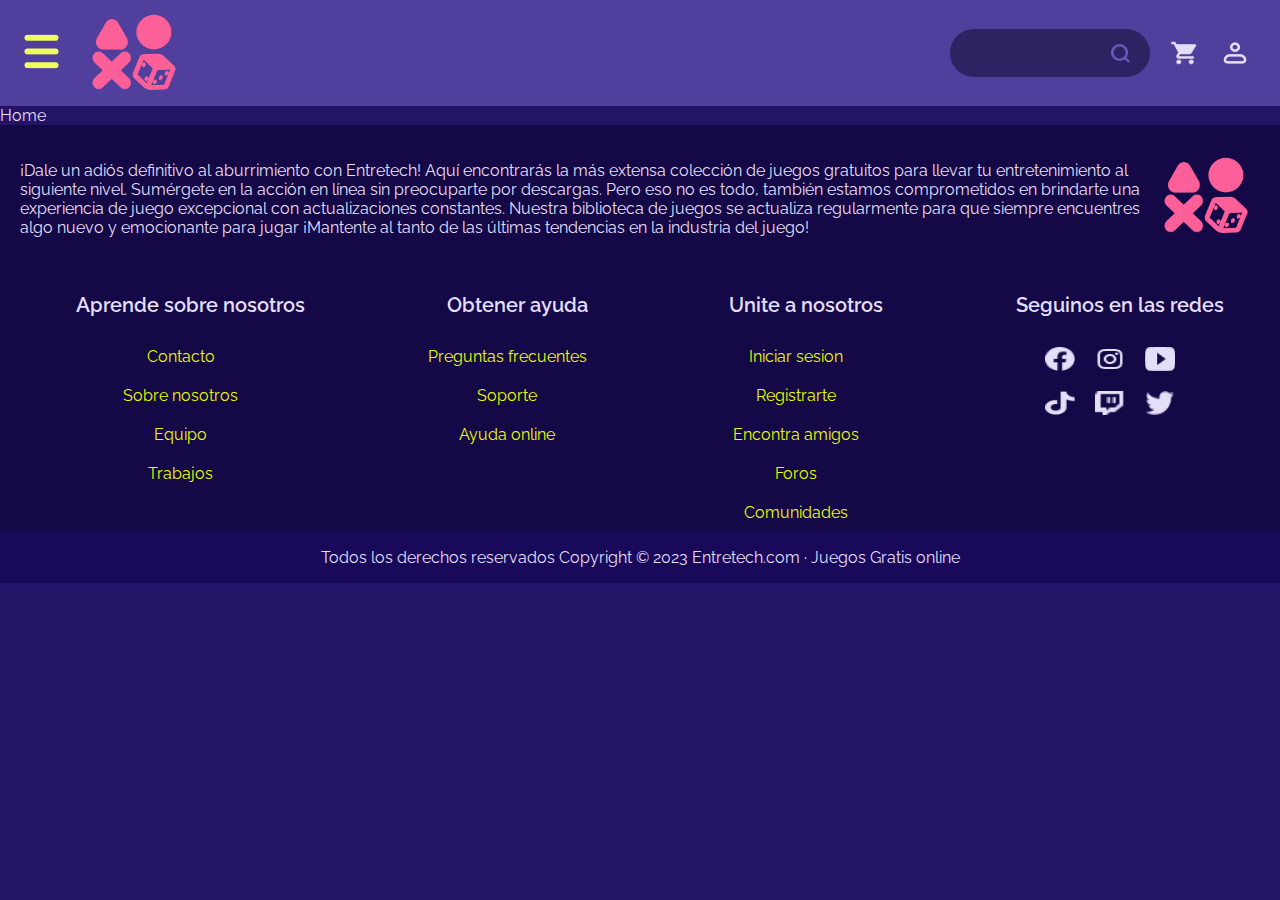
==== index.html @ e93dc2ee "Modificar alineamientos juego en ejecucion" ====
<!DOCTYPE html>
<html lang="en">
<head>
    <meta charset="UTF-8">
    <meta name="viewport" content="width=device-width, initial-scale=1.0">
    <title>Home</title>
    <link rel="stylesheet" href="css/styles.css">
    <link rel="preconnect" href="https://fonts.googleapis.com">
    <link rel="preconnect" href="https://fonts.gstatic.com" crossorigin>
    <link href="https://fonts.googleapis.com/css2?family=Arvo&family=Berkshire+Swash&family=Cookie&family=Dancing+Script&family=Lobster&family=Maven+Pro&family=Pacifico&family=Quicksand&family=Raleway:wght@200;300&family=Roboto+Slab:wght@200&family=Special+Elite&display=swap" rel="stylesheet">
</head>
<body>
    <header>
        <div class="header-izq">
            <img class="menu" src="/css/imagenes/iconos/menu.png" alt="">
            <img class="logo-header" src="/css/imagenes/logo.png" alt="">
        </div>
        <div class="header-der">
            <div class="buscador">
                <img src="/css/imagenes/iconos/buscar.png" alt="buscar">
            </div>
            <img src="/css/imagenes/iconos/carrito.png" alt="carrito">
            <img src="/css/imagenes/iconos/perfil.png" alt="perfil">
        </div>
    </header>
    <div class="home-container">Home</div>
    <footer>
        <div class="descripcion-footer">
            <p>¡Dale un adiós definitivo al aburrimiento con Entretech! Aquí encontrarás la más extensa colección de juegos gratuitos para llevar tu entretenimiento al siguiente nivel. Sumérgete en la acción en línea sin preocuparte por descargas. Pero eso no es todo, también estamos comprometidos en brindarte una experiencia de juego excepcional con actualizaciones constantes. Nuestra biblioteca de juegos se actualiza regularmente para que siempre encuentres algo nuevo y emocionante para jugar ¡Mantente al tanto de las últimas tendencias en la industria del juego!</p>
            <img class="logo-header" src="/css/imagenes/logo.png" alt="logo">
        </div>
        <div class="links">
            <div>
                <h3>Aprende sobre nosotros</h3>
                <a class="btn-terciario" href="">Contacto</a>
                <a class="btn-terciario" href="">Sobre nosotros</a>
                <a class="btn-terciario" href="">Equipo</a>
                <a class="btn-terciario" href="">Trabajos</a>
            </div>
            <div>
                <h3>Obtener ayuda</h3>
                <a class="btn-terciario" href="">Preguntas frecuentes</a>
                <a class="btn-terciario" href="">Soporte</a>
                <a class="btn-terciario" href="">Ayuda online</a>
            </div>
            <div>
                <h3>Unite a nosotros</h3>
                <a class="btn-terciario" href="">Iniciar sesion</a>
                <a class="btn-terciario" href="">Registrarte</a>
                <a class="btn-terciario" href="">Encontra amigos</a>
                <a class="btn-terciario" href="">Foros</a>
                <a class="btn-terciario" href="">Comunidades</a>
            </div>
            <div class="redes">
                <h3>Seguinos en las redes</h3>
                <div>
                    <img src="/css/imagenes/iconos/fb.png" alt="">
                    <img src="/css/imagenes/iconos/instagram.png" alt="">
                    <img src="/css/imagenes/iconos/youtube.png" alt="">
                </div>
                <div>
                    <img src="/css/imagenes/iconos/tiktok.png" alt="">
                    <img src="/css/imagenes/iconos/twitch.png" alt="">
                    <img src="/css/imagenes/iconos/twitter.png" alt="">
                </div>
            </div>
        </div>
        <div class="copyright">
            <p>Todos los derechos reservados Copyright © 2023 Entretech.com · Juegos Gratis online</p>
        </div>
    </footer>
</body>
</html>
---- css/styles.css ----
:root{
  /*Color primario*/
    --colorPrimario: #241468;

    /*Luces*/
    --luz-P1:#3E2B8F;
    --luz-P2:#513F9E;
    --luz-P3:#7560CE;

    /*Sombras*/
    --sombra-P1:#18095B;
    --sombra-P2:#140846;
    --sombra-P3:#170F3C;

    --sombra-P3-transparencia: #170F3C99;

  /*Color secundario*/
    --colorSecundario:#9F0D7F;

    /*Luces*/
    --luz-S1:#B52796;
    --luz-S2:#B74DA0;
    --luz-S3:#FF85E4;

    --luz-S3-transparencia: #ff85e569;
    /*Sombras*/
    --sombra-S1:#8B1471;
    --sombra-S2:#71195D;
    --sombra-S3:#520C42;
    
    --sombra-S3-transparencia: #520C4299;
  /*Color acento*/
    --colorAcento: #E8FC00;

    /*Luces*/
    --luz-A1:#F0FD60;
    --luz-A2:#F7FF9B;
    --luz-A3:#F9FFB7;
    /*Sombras*/
    --sombra-A1:#BACA00;
    --sombra-A2:#B5B81C;
    --sombra-A3:#899500;

  /*Blancos y negros*/
    --blanco: #E4DFF9;
    --negro:#070417; 

  /*Cancelar y aceptar*/
    --cancelar:#FF1B1B;
    --aceptar:#29C80F;

  /*Fuentes*/
    --fuente: 'Raleway', sans-serif;
}

body {
  font-family: var(--fuente);
  color: var(--blanco);
  margin: 0;
  background-color: var(--colorPrimario);
}

 h1 {
  font-weight: 500;
  font-size: 30px;
  line-height: 35px;
}

h2{
  font-style: normal;
  font-weight: 400;
  font-size: 24;
}

h3{
  font-style: normal;
  font-weight: 600;
  font-size: 20px;
}

.texto {
  font-family: 'Raleway';
  font-style: normal;
  font-weight: 400;
  font-size: 15px;
  line-height: 18px;
}

.btn-primario {
  background: var(--colorAcento);
  border-radius: 45px;
  width: 320px;
  height: 65px;
  font-family: var(--fuente);
  font-weight: 900;
  font-size: 16px;
  margin: 30px;
}

.btn-primario:hover{
  filter: drop-shadow(0px 6.46414px 6.46414px rgba(0, 0, 0, 0.25));
  background: var(--luz-A3);
  color: var(--colorPrimario);
}

.btn-secundario {
  width: 153.52px;
  height: 35.55px;

  border: 1.61603px solid var(--colorAcento);
  border-radius: 32.3207px;

  font-weight: 600;
  font-size: 16.1603px;
  line-height: 19px;
  display: flex;
  align-items: center;
  text-align: center;

  color: var(--colorAcento);
}

.btn-secundario:hover {
  border: 1.61603px solid var(--luz-A1);
  color: var(--luz-A1);
}

.btn-terciario {
  color: var(--colorAcento);
  text-decoration: none;
}

.btn-terciario:hover {
  text-decoration:underline;
}

a {
  padding: 5px;
  margin: 5px;
}

input {
  color: var(--sombra-S2);
  font-family: var(--fuente);
  font-weight: 900;
  padding-left: 10px;
}

.sin-validar {
  border: 0px;
}

.verificado {
  color: var(--aceptar);
  border-bottom: solid 4px var(--aceptar);
}

.error-input {
  color: var(--cancelar);
  border-bottom: 4px solid var(--cancelar);
}

.error {
  color: var(--cancelar);
}

.recaptcha {
  margin:  40px 5px 10px 5px;
  width: 300px;
}

.iniciar-sesion-redes {
  display: flex;
  flex-direction: column;
  align-items: center;
}

.google, .facebook {
  display: flex;
  flex-direction: row;
  align-items: center;
  border-radius: 30px;
  height: 40px;
  width: 205px;
  margin-bottom: 5px;
  padding: 0px 20px 0px 20px;
}

.google img, .facebook img {
  width: 25px;
  height: 25px;
}

.google button, .facebook button {
  background: none;
  border: 0;
}

.google {
  color: var(--negro);
  background-color: var(--blanco);
}

.facebook {
  background-color: #1877F2;
}

.facebook button {
  color: var(--blanco);
}



form {
  display: flex;
  flex-direction: column;
  align-items: center;
  
  margin: 100px;
  
  border-radius: 10px;
}

/*Pantalla de registro*/

.registro, .login {
  background-image: url('/css/imagenes/fondo.png');
  display: flex;
  justify-content: center;
}

.registro h2 {
  text-align: center;
}

.container {

}

.form-registro {
  width: 759px;
  height: 1450px;
  background-color: var(--sombra-S3-transparencia);
}

form h2{
  width: 519px;
}

.logo-forms {
  margin: 100px 50px 50px 50px;
  width: 75px;
  height: 64px;
}

form input{
  width: 415px;
  height: 54px;

  margin-bottom: 10px;

  background: rgba(228, 223, 249, 0.63);
  box-shadow: inset -3px -4px 4px rgba(181, 39, 150, 0.37);
  border-radius: 9px;
  margin: 0; 
}

input[type=number]::-webkit-inner-spin-button, 
input[type=number]::-webkit-outer-spin-button { 
-webkit-appearance: none; 
}


/*Pantalla de login*/

.form-login {
  background-color: var(--luz-S3-transparencia);
  width: 650px;
  height: 950px;
}

/*Header*/
header {
  padding: 0px;
  height: 106px;
  background-color: var(--luz-P2);
  display: flex;
  align-items: center;
  justify-content: space-between;
}

.logo-header {
  width: 91px;
  height: 83px;
}

.menu {
  width: 43px;
  height: 47px;
  margin: 20px;
}

.header-der{
  display: flex;
  margin-right: 20px;
}

.header-der img {
  width: 30px;
  height: 28px;
  margin: 10px;
}

.buscador {
  background-color: var(--sombra-P3-transparencia);
  border-radius: 30px;
  width: 200px;
  display: flex;
  justify-content: end;
  align-items: center;
  margin-right: 10px;
}

.buscador img {
  width: 19px;
  height: 19px;
  padding-right: 10px;
}

.home-container {
  background-color: var(--colorPrimario);
}


/*Footer*/
footer {
  /* antes 518 px */
  height: 445px;
  background-color: var(--sombra-P2);
  display: flex;
  flex-direction: column;
  /* position: absolute;
  bottom: 0; */
}

footer .descripcion-footer {
  display: flex;
  flex-direction: row;
  padding: 20px;
}

footer .links {
  display: flex;
  flex-direction: row;
  justify-content: space-around;
}

footer .links div {
  display: flex;
  flex-direction: column;
  text-align: center;
  color: var(--blanco);
}

footer .copyright {
  background-color: var(--sombra-P1);
  margin: 0;
  text-align: center;
  /* position: absolute;
  bottom: 0; */
  width: 100%;
}

footer img {
  width: 30px;
  height: 24px;
  margin: 10px;
}

footer .redes {
  align-items: center;
}

footer .redes div{
  display: flex;
  flex-direction: row;
} 

/* juego en ejecucion */

/* body{
  background-color: var(--colorPrimario);
} */
.juegoEnEjecucion{
  margin: 20px;
  padding-top: 15px;
  padding-bottom: 15px;
  background-color: var(--sombra-S1);
  border-radius: 5px 5px 5px 5px;
  
  
}
.headlines{
  width: 100%;
  height: 50px;
  margin-top: 0%;
  background-color: var(--sombra-P1) ;
  display: flex;
  align-items: center;
}
.headlines h3{
  color: #FFFFFF
  
}
#portada{
  width: 995px;
  height: 590px;
  border-radius: 10px 10px 10px 10px;
  margin-top: 15px;
}
#caratula{
  background-image: url(imagenes/portada-juego.png);
  width: 995px;
  height: 590px;
  background-size: contain;
  border-radius: 10px 10px 10px 10px;
  margin-top: 15px;
  margin-left: 170px;
  margin-bottom: 15px;
  
  display: flex;
  flex-direction: column;
  align-items: center;
  justify-content: center;
  text-align: center; 

}
.empezar {
  display: flex;
  flex-direction: column;
  align-items: center;
  justify-content: center;
}

#instrucciones{
   display: flex;
   /* flex-direction: column; */
  justify-content: center;
  align-items: center;
  position: relative; 
  width: 90%; 
  background-color: var(--luz-P2);
  border-radius: 10px 10px 10px 10px;
  color: #FFFFFF;
  font-weight: lighter;
  margin-left: 60px;
 
}
#armas , #controles , #comoJugar , #comoGanar{
   margin: 10px;
   
   
}
#armas{
  width: 33%;
  border-right-width: 1em;
}
#controles , #comoJugar , #comoGanar{
  width: 22%;
}
#instrucciones p{
  align-content: center;
}
#instrucciones h2{
  display: flex;
  flex-direction: column; 
  text-align: center; 
  align-items: flex-start; 

}

#instrucciones h3{
  font-size: medium;
  align-items: center;
}
#zanahoria , #guante , #mouse{
  width: 50px;
  height: 46px;
}

 #cursor {
  width: 60px;
  height: 46px;
  display: flex;
  align-items: center;
}

#descripcion{
  margin-left: 40px;
  margin-right: 40px;
  color: #FFFFFF;
}

#conocerMas{
  color:#FFFFFF;
  margin-left: 40px;
  
}
#conocerMas h3{
  text-decoration: underline;
  
}
#agregarComentario{
  background-color: var(--luz-P2);
  border-radius: 5px 5px 5px 5px;
  width: 70%;
  

}
#agregarComentario input{
  background-color: var(--luz-S2);
  border: none;
  border-radius: 5px 5px 5px 5px;
  height: 60px;
  width: 50%;
}
#enviar{
  font-family: var(--fuente);
  width: 10%;
  padding: 10px;
  margin: 5px 5%;
  font-size: 15px;
  background-color: var(--aceptar);
  color: #FFFFFF;
  font-weight: bolder;
  border: none;
  border-radius: 20px 20px 20px 20px;
}


.comentarios{
  margin-top: 100px;
  margin-left: 40px;
  color:#FFFFFF;
}
.comentarios h2{
  color :#FFFFFF
}
#agregarComentario{
  display: flex;
  flex-direction: column;
  align-items: flex-start;
  padding-left: 15px;
  margin-left: 15px;

}
#agregarComentario p{
  width: 100%;
}
.comentario {
  background-color: var(--luz-P2);
  border-radius: 5px 5px 5px 5px;
  width: 60%;
  display: flex;
  margin-top: 20px;
  margin-bottom: 20px;
  align-items: center;
}

.comentario p{
  padding: 20px;
  /* margin: 20px; */
  height: 20px;
  width: 100%;
  background-color: var(--luz-S2);
  border-radius: 5px 5px 5px 5px;
  display: flex;
  align-items: center;
}
.perfil {
  display: flex;
  flex-direction: column;
}
.comentario p , h3 , #perfil{
  margin-left: 20px;
  margin-bottom: 20px;
  margin-top: 20px;
}
.comentario h3 , #perfil{
  display: flex;
  flex-direction: column;
  border: none
  
}
/* .puntuacion{
  display: flex;
  flex-direction: column;
} */


#perfil{
  width: 60px;
  height: 50px;
  margin-left: 15px;
}
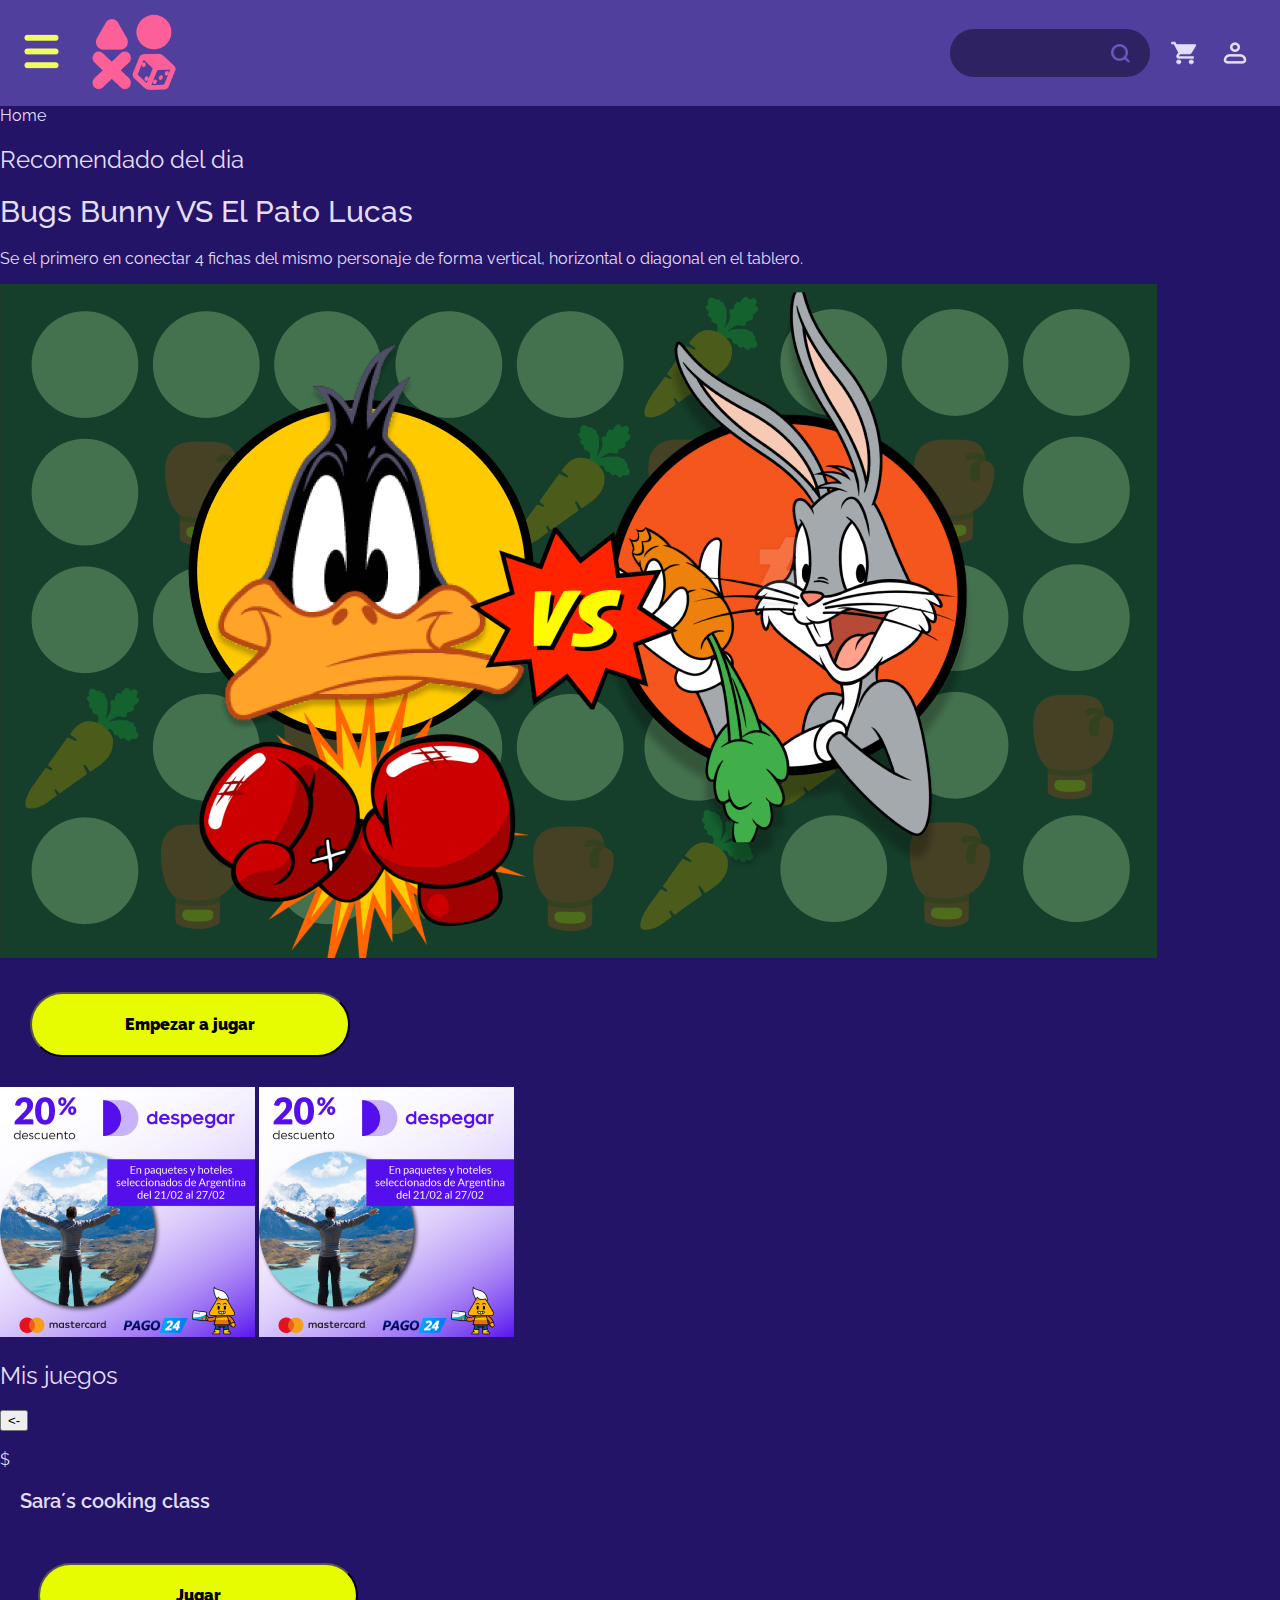
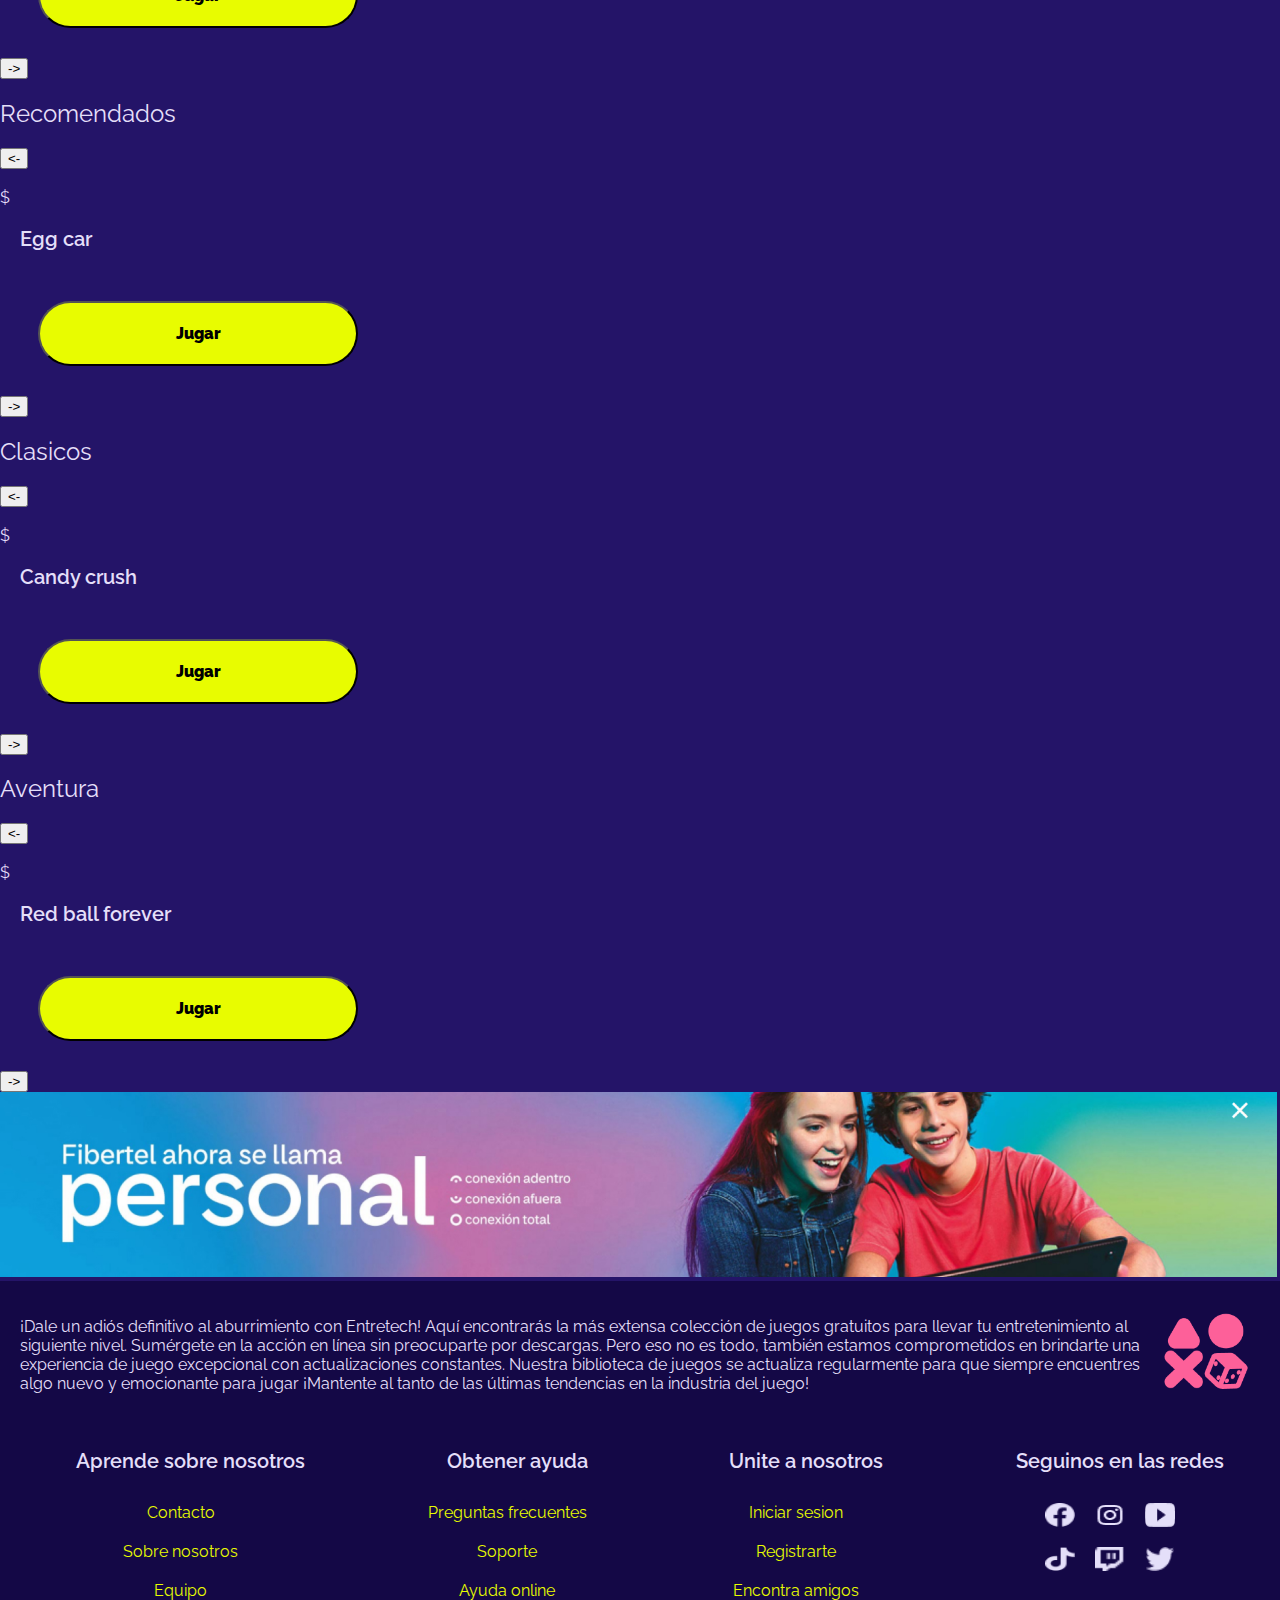
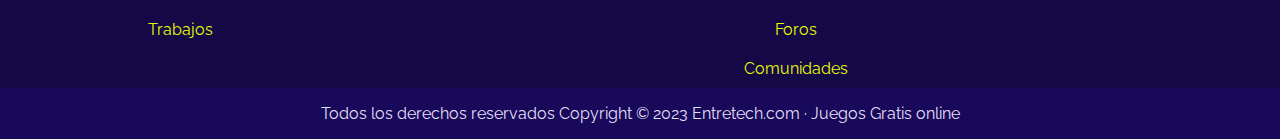
==== commit 7eba520a: "Se agrega html del home" ====
--- a/index.html
+++ b/index.html
@@ -23,7 +23,112 @@
             <img src="/css/imagenes/iconos/perfil.png" alt="perfil">
         </div>
     </header>
-    <div class="home-container">Home</div>
+    <nav>Home</nav>
+    <div class="home-container">
+        <h2>Recomendado del dia</h2>
+        <main>
+            <section class="juegoRecomendado">
+                <div class="descripcion-juego">
+                    <h1>Bugs Bunny VS El Pato Lucas</h1>
+                    <p>Se el primero en conectar 4 fichas del mismo personaje de forma vertical, horizontal o diagonal en el tablero.</p>
+                </div>
+                <div class="caratula">  
+                    <img src="css/imagenes/portada-recomendado.png" alt="">
+                    <button class="btn-primario">Empezar a jugar</button>
+                </div> 
+            </section>
+            <article>
+                <img src="css/imagenes/publicidad2.png">
+                <img src="css/imagenes/publicidad2.png">
+            </article>
+        </main>
+
+        <section class="carrousel">
+            <h2> Mis juegos</h2>
+            <button class="btn-carrousel"> <- </button>
+            <div class="card">
+                <img src="">
+                <div class="precio">
+                    $    
+                </div>
+                <div class="card-body">
+                    <h3>Sara´s cooking class</h3>
+                    <div>
+                        <img src="">
+                        <img src="">
+                        <button class="btn-primario">Jugar</button>
+                    </div>
+                </div>
+            </div>
+            <button class="btn-carrousel"> -> </button>
+        </section>
+
+        <section class="carrousel">
+            <h2> Recomendados</h2>
+            <button class="btn-carrousel"> <- </button>
+            <div class="card">
+                <img src="">
+                <div class="precio">
+                    $    
+                </div>
+                <div class="card-body">
+                    <h3>Egg car</h3>
+                    <div>
+                        <img src="">
+                        <img src="">
+                        <button class="btn-primario">Jugar</button>
+                    </div>
+                </div>
+            </div>
+            <button class="btn-carrousel"> -> </button>
+        </section>
+
+        <section class="carrousel">
+            <h2>Clasicos</h2>
+            <button class="btn-carrousel"> <- </button>
+            <div class="card">
+                <img src="">
+                <div class="precio">
+                    $    
+                </div>
+                <div class="card-body">
+                    <h3>Candy crush</h3>
+                    <div>
+                        <img src="">
+                        <img src="">
+                        <button class="btn-primario">Jugar</button>
+                    </div>
+                </div>
+            </div>
+            <button class="btn-carrousel"> -> </button>
+
+        </section>
+
+        <section class="carrousel">
+            <h2>Aventura</h2>
+            <button class="btn-carrousel"> <- </button>
+            <div class="card">
+                <img src="">
+                <div class="precio">
+                    $    
+                </div>
+                <div class="card-body">
+                    <h3>Red ball forever</h3>
+                    <div>
+                        <img src="">
+                        <img src="">
+                        <button class="btn-primario">Jugar</button>
+                    </div>
+                </div>
+            </div>
+            <button class="btn-carrousel"> -> </button>
+
+        </section>
+    </div>
+    <article>
+        <img src="css/imagenes/publicidad3.png">
+    </article>
+
     <footer>
         <div class="descripcion-footer">
             <p>¡Dale un adiós definitivo al aburrimiento con Entretech! Aquí encontrarás la más extensa colección de juegos gratuitos para llevar tu entretenimiento al siguiente nivel. Sumérgete en la acción en línea sin preocuparte por descargas. Pero eso no es todo, también estamos comprometidos en brindarte una experiencia de juego excepcional con actualizaciones constantes. Nuestra biblioteca de juegos se actualiza regularmente para que siempre encuentres algo nuevo y emocionante para jugar ¡Mantente al tanto de las últimas tendencias en la industria del juego!</p>
--- a/css/styles.css
+++ b/css/styles.css
@@ -425,7 +425,7 @@
   background-size: contain;
   border-radius: 10px 10px 10px 10px;
   margin-top: 15px;
-  margin-left: 170px;
+  margin-left: 160px;
   margin-bottom: 15px;
   
   display: flex;
@@ -604,3 +604,10 @@
   margin-left: 15px;
 }
 
+/* home */
+
+/* movile */
+
+@media only screen and (min-width: 600px){
+/* desktop */
+}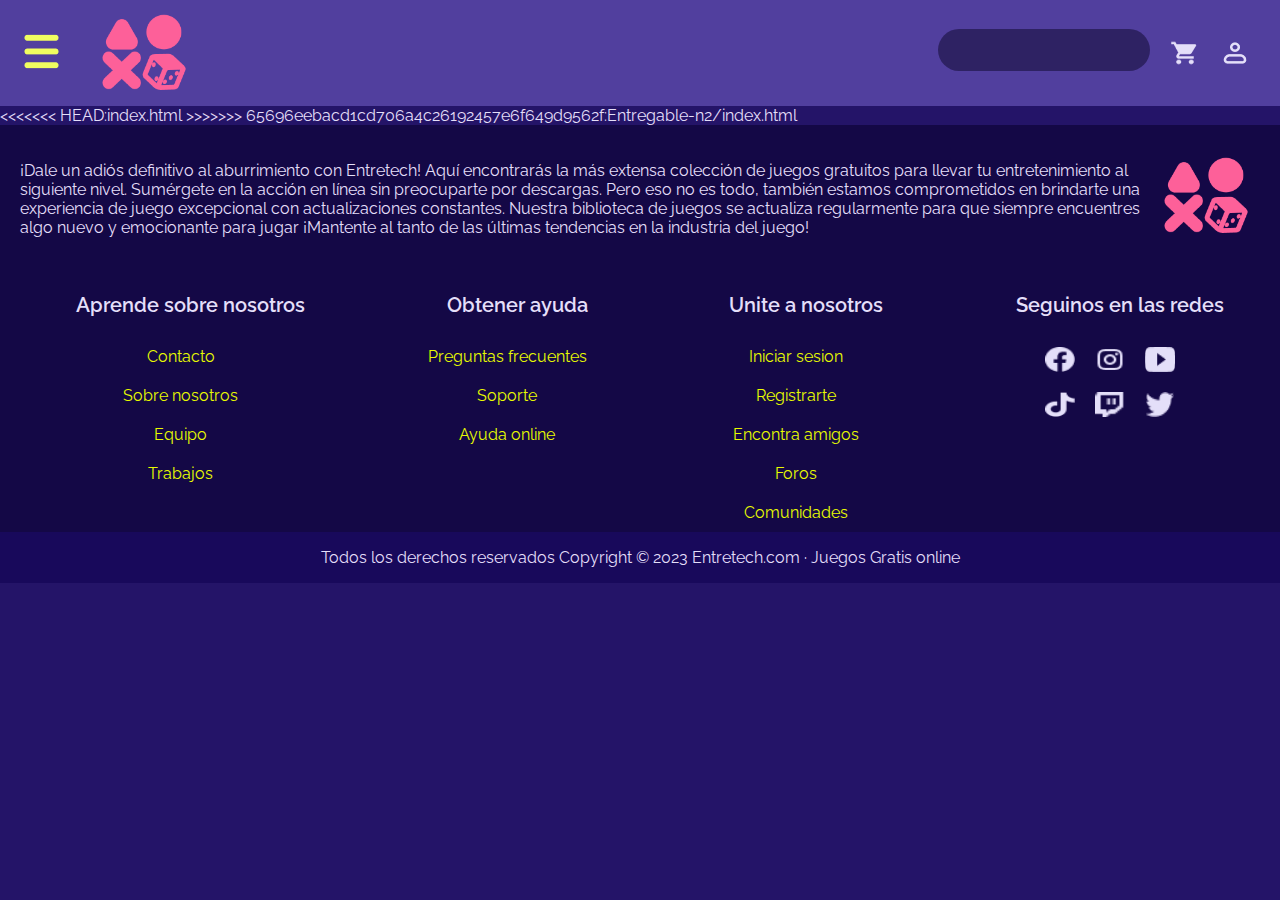
==== commit 142d1204: "Merge https://github.com/victoriacubam/interfaces-tudai" ====
--- a/index.html
+++ b/index.html
@@ -13,122 +13,20 @@
     <header>
         <div class="header-izq">
             <img class="menu" src="/css/imagenes/iconos/menu.png" alt="">
-            <img class="logo-header" src="/css/imagenes/logo.png" alt="">
+            <a href="index.html"><img class="logo-header" src="/css/imagenes/logo.png" alt=""></a>
         </div>
         <div class="header-der">
-            <div class="buscador">
-                <img src="/css/imagenes/iconos/buscar.png" alt="buscar">
+            <div>
+                <!-- <img src="/css/imagenes/iconos/buscar.png" alt="buscar"> -->
+                <input type="text" class="buscador">
             </div>
             <img src="/css/imagenes/iconos/carrito.png" alt="carrito">
             <img src="/css/imagenes/iconos/perfil.png" alt="perfil">
         </div>
     </header>
-    <nav>Home</nav>
-    <div class="home-container">
-        <h2>Recomendado del dia</h2>
-        <main>
-            <section class="juegoRecomendado">
-                <div class="descripcion-juego">
-                    <h1>Bugs Bunny VS El Pato Lucas</h1>
-                    <p>Se el primero en conectar 4 fichas del mismo personaje de forma vertical, horizontal o diagonal en el tablero.</p>
-                </div>
-                <div class="caratula">  
-                    <img src="css/imagenes/portada-recomendado.png" alt="">
-                    <button class="btn-primario">Empezar a jugar</button>
-                </div> 
-            </section>
-            <article>
-                <img src="css/imagenes/publicidad2.png">
-                <img src="css/imagenes/publicidad2.png">
-            </article>
-        </main>
-
-        <section class="carrousel">
-            <h2> Mis juegos</h2>
-            <button class="btn-carrousel"> <- </button>
-            <div class="card">
-                <img src="">
-                <div class="precio">
-                    $    
-                </div>
-                <div class="card-body">
-                    <h3>Sara´s cooking class</h3>
-                    <div>
-                        <img src="">
-                        <img src="">
-                        <button class="btn-primario">Jugar</button>
-                    </div>
-                </div>
-            </div>
-            <button class="btn-carrousel"> -> </button>
-        </section>
-
-        <section class="carrousel">
-            <h2> Recomendados</h2>
-            <button class="btn-carrousel"> <- </button>
-            <div class="card">
-                <img src="">
-                <div class="precio">
-                    $    
-                </div>
-                <div class="card-body">
-                    <h3>Egg car</h3>
-                    <div>
-                        <img src="">
-                        <img src="">
-                        <button class="btn-primario">Jugar</button>
-                    </div>
-                </div>
-            </div>
-            <button class="btn-carrousel"> -> </button>
-        </section>
-
-        <section class="carrousel">
-            <h2>Clasicos</h2>
-            <button class="btn-carrousel"> <- </button>
-            <div class="card">
-                <img src="">
-                <div class="precio">
-                    $    
-                </div>
-                <div class="card-body">
-                    <h3>Candy crush</h3>
-                    <div>
-                        <img src="">
-                        <img src="">
-                        <button class="btn-primario">Jugar</button>
-                    </div>
-                </div>
-            </div>
-            <button class="btn-carrousel"> -> </button>
-
-        </section>
-
-        <section class="carrousel">
-            <h2>Aventura</h2>
-            <button class="btn-carrousel"> <- </button>
-            <div class="card">
-                <img src="">
-                <div class="precio">
-                    $    
-                </div>
-                <div class="card-body">
-                    <h3>Red ball forever</h3>
-                    <div>
-                        <img src="">
-                        <img src="">
-                        <button class="btn-primario">Jugar</button>
-                    </div>
-                </div>
-            </div>
-            <button class="btn-carrousel"> -> </button>
-
-        </section>
-    </div>
-    <article>
-        <img src="css/imagenes/publicidad3.png">
-    </article>
-
+<<<<<<< HEAD:index.html
+   
+>>>>>>> 65696eebacd1cd706a4c26192457e6f649d9562f:Entregable-n2/index.html
     <footer>
         <div class="descripcion-footer">
             <p>¡Dale un adiós definitivo al aburrimiento con Entretech! Aquí encontrarás la más extensa colección de juegos gratuitos para llevar tu entretenimiento al siguiente nivel. Sumérgete en la acción en línea sin preocuparte por descargas. Pero eso no es todo, también estamos comprometidos en brindarte una experiencia de juego excepcional con actualizaciones constantes. Nuestra biblioteca de juegos se actualiza regularmente para que siempre encuentres algo nuevo y emocionante para jugar ¡Mantente al tanto de las últimas tendencias en la industria del juego!</p>
--- a/css/styles.css
+++ b/css/styles.css
@@ -78,12 +78,20 @@
   font-size: 20px;
 }
 
+button {
+  border: none;
+}
+
 .texto {
   font-family: 'Raleway';
   font-style: normal;
   font-weight: 400;
   font-size: 15px;
   line-height: 18px;
+}
+
+.label {
+  margin: 30px 0px 3px 6px;
 }
 
 .btn-primario {
@@ -152,11 +160,17 @@
 
 .verificado {
   color: var(--aceptar);
+  border-top: none;
+  border-left: none;
+  border-right: none;
   border-bottom: solid 4px var(--aceptar);
 }
 
 .error-input {
   color: var(--cancelar);
+  border-top: none;
+  border-left: none;
+  border-right: none;
   border-bottom: 4px solid var(--cancelar);
 }
 
@@ -311,14 +325,17 @@
   margin: 10px;
 }
 
+nav {
+  background-color: var(--sombra-P1);
+}
+
 .buscador {
   background-color: var(--sombra-P3-transparencia);
   border-radius: 30px;
   width: 200px;
-  display: flex;
-  justify-content: end;
-  align-items: center;
+  height: 40px;
   margin-right: 10px;
+  border: none;
 }
 
 .buscador img {
@@ -371,9 +388,10 @@
   width: 100%;
 }
 
-footer img {
+/* cambiar esto */
+footer img { 
   width: 30px;
-  height: 24px;
+  height: 25px;
   margin: 10px;
 }
 
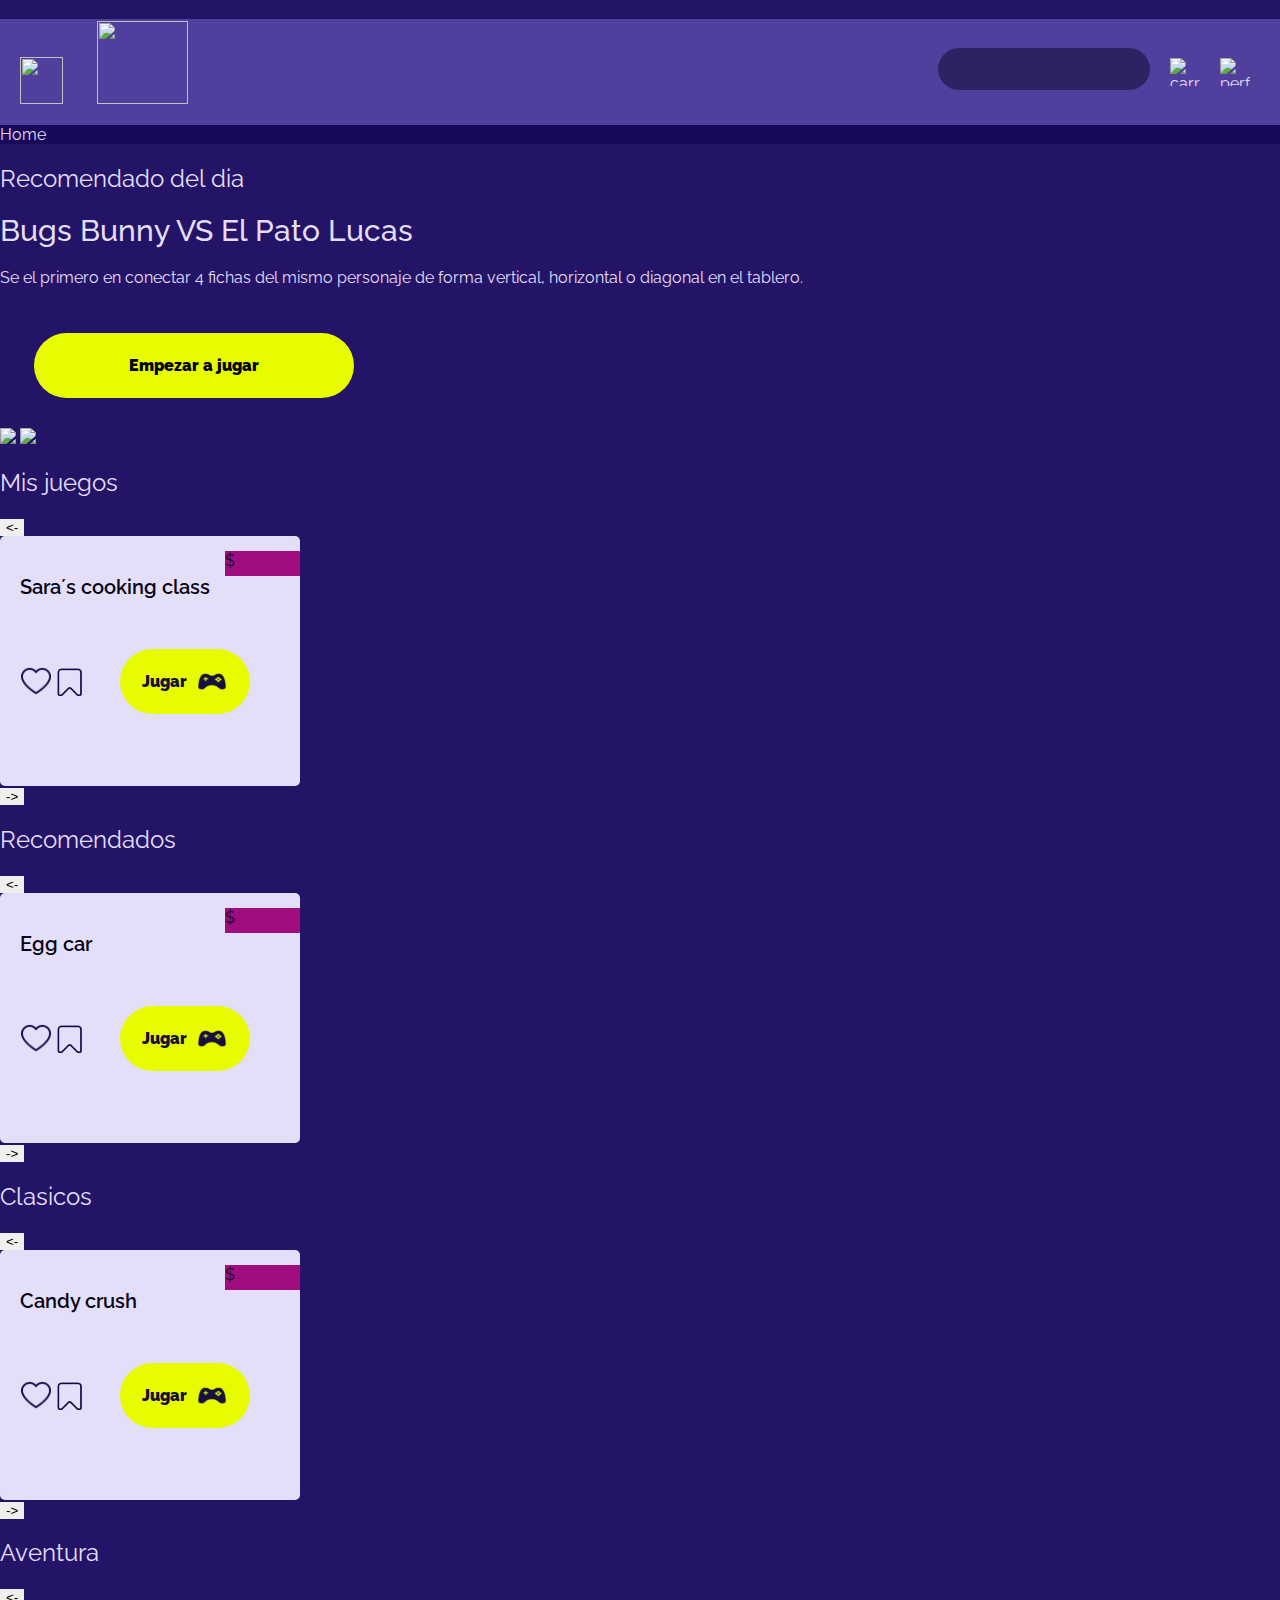
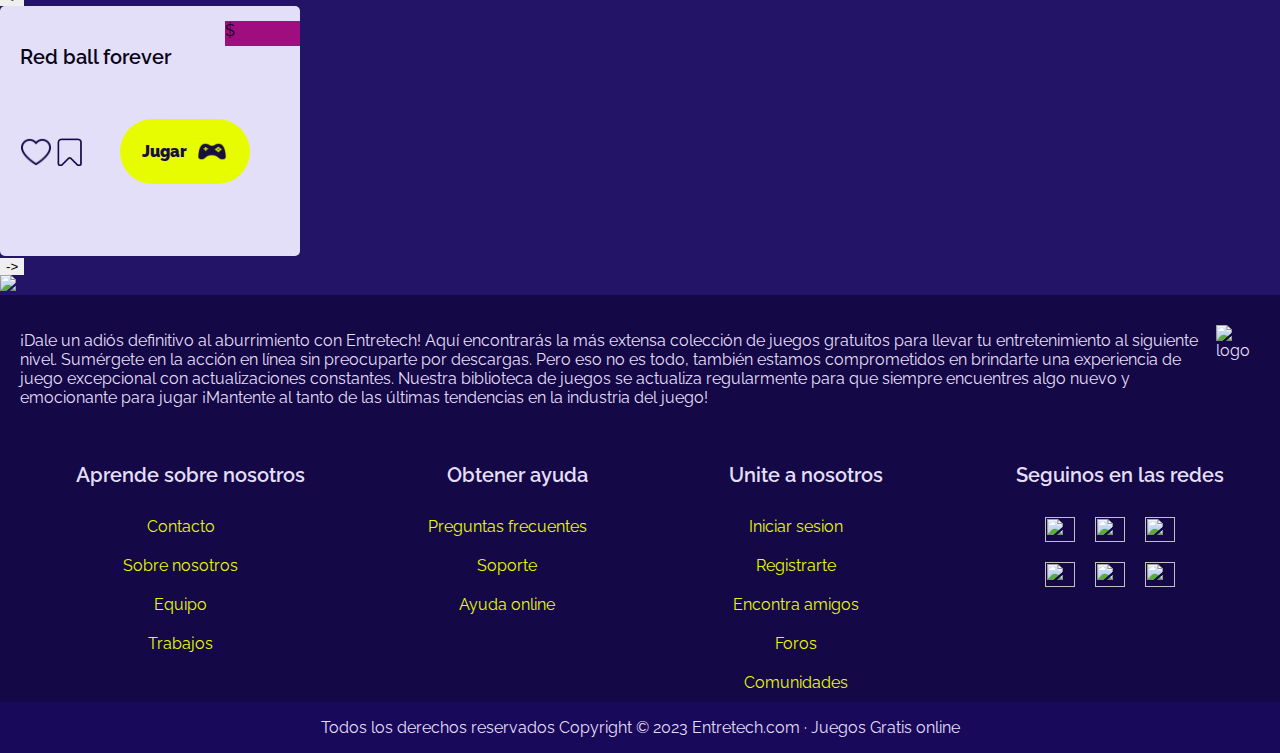
==== commit 5043a88b: "Se comienzan estilos cards" ====
--- a/index.html
+++ b/index.html
@@ -7,7 +7,7 @@
     <link rel="stylesheet" href="css/styles.css">
     <link rel="preconnect" href="https://fonts.googleapis.com">
     <link rel="preconnect" href="https://fonts.gstatic.com" crossorigin>
-    <link href="https://fonts.googleapis.com/css2?family=Arvo&family=Berkshire+Swash&family=Cookie&family=Dancing+Script&family=Lobster&family=Maven+Pro&family=Pacifico&family=Quicksand&family=Raleway:wght@200;300&family=Roboto+Slab:wght@200&family=Special+Elite&display=swap" rel="stylesheet">
+    <a href="https://www.flaticon.es/iconos-gratis/palanca-de-mando" title="palanca de mando iconos"></a><link href="https://fonts.googleapis.com/css2?family=Arvo&family=Berkshire+Swash&family=Cookie&family=Dancing+Script&family=Lobster&family=Maven+Pro&family=Pacifico&family=Quicksand&family=Raleway:wght@200;300&family=Roboto+Slab:wght@200&family=Special+Elite&display=swap" rel="stylesheet">
 </head>
 <body>
     <header>
@@ -24,9 +24,113 @@
             <img src="/css/imagenes/iconos/perfil.png" alt="perfil">
         </div>
     </header>
-<<<<<<< HEAD:index.html
-   
->>>>>>> 65696eebacd1cd706a4c26192457e6f649d9562f:Entregable-n2/index.html
+    <nav>Home</nav>
+    <div class="home-container">
+        <h2>Recomendado del dia</h2>
+        <main>
+            <section class="juegoRecomendado">
+                <div class="descripcion-juego">
+                    <h1>Bugs Bunny VS El Pato Lucas</h1>
+                    <p>Se el primero en conectar 4 fichas del mismo personaje de forma vertical, horizontal o diagonal en el tablero.</p>
+                </div>
+                <div class="caratula">  
+                    <img src="css/imagenes/portada-recomendado.png" alt="">
+                    <button class="btn-primario">Empezar a jugar</button>
+                </div> 
+            </section>
+            <article>
+                <img src="css/imagenes/publicidad2.png">
+                <img src="css/imagenes/publicidad2.png">
+            </article>
+        </main>
+    
+        <section class="carrousel">
+            <h2> Mis juegos</h2>
+            <button class="btn-carrousel"> <- </button>
+            <div class="card">
+                <img src="">
+                <div class="precio">
+                    $    
+                </div>
+                <div class="card-body">
+                    <h3>Sara´s cooking class</h3>
+                    <div class="info-card">
+                        <img class="corazon" src="css/imagenes/iconos/no-me-gusta.png">
+                        <img class="guardar" src="css/imagenes/iconos/no-guardado.png">
+                        <button class="btn-primario jugar">Jugar <img src="css/imagenes/iconos/palanca-de-mando.png"></button>
+                    </div>
+                </div>
+            </div>
+            <button class="btn-carrousel"> -> </button>
+        </section>
+    
+        <section class="carrousel">
+            <h2> Recomendados</h2>
+            <button class="btn-carrousel"> <- </button>
+            <div class="card">
+                <img src="">
+                <div class="precio">
+                    $    
+                </div>
+                <div class="card-body">
+                    <h3>Egg car</h3>
+                    <div class="info-card">
+                        <img class="corazon" src="css/imagenes/iconos/no-me-gusta.png">
+                        <img class="guardar" src="css/imagenes/iconos/no-guardado.png">
+                        <button class="btn-primario jugar">Jugar <img src="css/imagenes/iconos/palanca-de-mando.png"></button>
+                    </div>
+                </div>
+            </div>
+            <button class="btn-carrousel"> -> </button>
+        </section>
+    
+        <section class="carrousel">
+            <h2>Clasicos</h2>
+            <button class="btn-carrousel"> <- </button>
+            <div class="card">
+                <img src="">
+                <div class="precio">
+                    $    
+                </div>
+                <div id="triangulo"></div>
+                <div class="card-body">
+                    <h3>Candy crush</h3>
+                    <div class="info-card">
+                        <img class="corazon" src="css/imagenes/iconos/no-me-gusta.png">
+                        <img class="guardar" src="css/imagenes/iconos/no-guardado.png">
+                        <button class="btn-primario jugar">Jugar <img src="css/imagenes/iconos/palanca-de-mando.png"></button>
+                    </div>
+                </div>
+            </div>
+            <button class="btn-carrousel"> -> </button>
+    
+        </section>
+    
+        <section class="carrousel">
+            <h2>Aventura</h2>
+            <button class="btn-carrousel"> <- </button>
+            <div class="card">
+                <img src="">
+                <div class="precio">
+                    $    
+                </div>
+                <div class="card-body">
+                    <h3>Red ball forever</h3>
+                    <div class="info-card">
+                        <img class="corazon" src="css/imagenes/iconos/no-me-gusta.png">
+                        <img class="guardar" src="css/imagenes/iconos/no-guardado.png">
+                        <button class="btn-primario jugar">Jugar <img src="css/imagenes/iconos/palanca-de-mando.png"></button>
+                    </div>
+                </div>
+            </div>
+            <button class="btn-carrousel"> -> </button>
+    
+        </section>
+    </div>
+    <article>
+        <img src="css/imagenes/publicidad3.png">
+    </article>
+    
     <footer>
         <div class="descripcion-footer">
             <p>¡Dale un adiós definitivo al aburrimiento con Entretech! Aquí encontrarás la más extensa colección de juegos gratuitos para llevar tu entretenimiento al siguiente nivel. Sumérgete en la acción en línea sin preocuparte por descargas. Pero eso no es todo, también estamos comprometidos en brindarte una experiencia de juego excepcional con actualizaciones constantes. Nuestra biblioteca de juegos se actualiza regularmente para que siempre encuentres algo nuevo y emocionante para jugar ¡Mantente al tanto de las últimas tendencias en la industria del juego!</p>
--- a/css/styles.css
+++ b/css/styles.css
@@ -247,9 +247,9 @@
   text-align: center;
 }
 
-.container {
-
-}
+/* .container {
+
+} */
 
 .form-registro {
   width: 759px;
@@ -626,6 +626,70 @@
 
 /* movile */
 
+.card{
+  background-color: var(--blanco);
+  border-radius: 5px;
+  width: 200px;
+  height: 150px;
+  padding: 0%;
+  color: var(--negro);
+}
+
+.precio {
+  background-color: var(--colorSecundario);
+
+  width: 25%;
+  height: 10%;
+  float: right;
+  margin-top: 5%;
+}
+.triangulo {
+  width: 50px;
+  height: 50px;
+  border-bottom: 80px solid var(--colorSecundario);
+  border-left: 50px solid transparent;
+  border-right: 50px solid transparent;
+}
+.card :hover{
+  background-color: var(--luz-S1);
+}
+.info-card {
+  display: flex;
+  justify-content: center;
+  align-items: center;
+  float: inline-end;
+}
+.corazon {
+  width: 10%;
+  height: 10%;
+
+}
+.guardar {
+  width: 13%;
+  height: 13%;
+}
+
+.jugar {
+  width: 130px;
+  display: flex;
+  justify-content: center;
+  align-items: center;
+  color: var(--sombra-P3);
+  
+}
+
+.jugar img{
+  width: 30px;
+  height: 25px;
+  padding-left: 10px;
+  color: var(--sombra-P3);
+}
+
 @media only screen and (min-width: 600px){
 /* desktop */
+.card{
+  width: 300px;
+  height: 250px;
+}
+
 }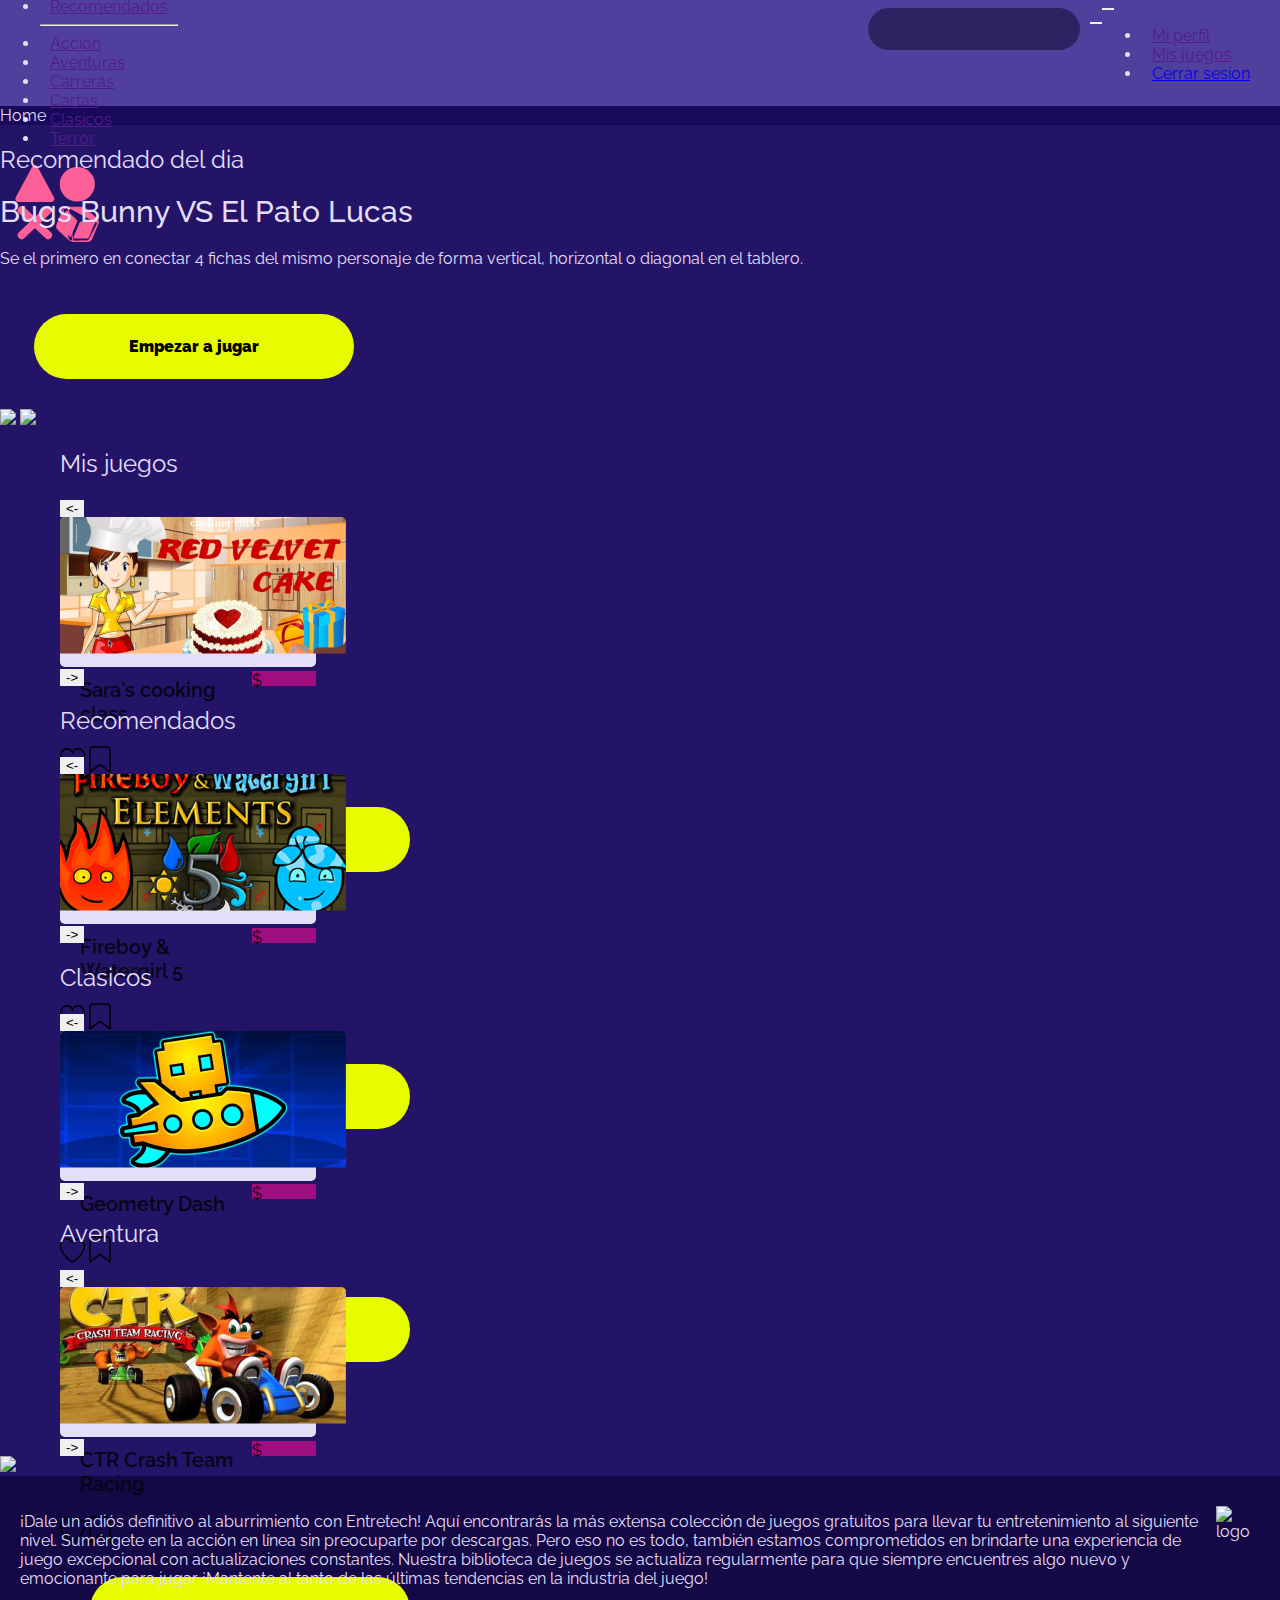
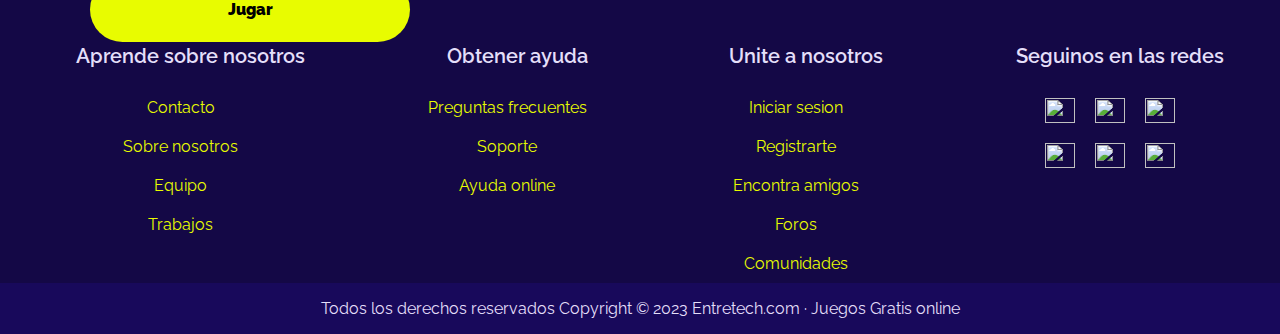
==== commit ddd6c599: "Se coriige juego en ejecucion" ====
--- a/index.html
+++ b/index.html
@@ -5,26 +5,53 @@
     <meta name="viewport" content="width=device-width, initial-scale=1.0">
     <title>Home</title>
     <link rel="stylesheet" href="css/styles.css">
+    <link rel="stylesheet" href="estilos.css">
     <link rel="preconnect" href="https://fonts.googleapis.com">
     <link rel="preconnect" href="https://fonts.gstatic.com" crossorigin>
-    <a href="https://www.flaticon.es/iconos-gratis/palanca-de-mando" title="palanca de mando iconos"></a><link href="https://fonts.googleapis.com/css2?family=Arvo&family=Berkshire+Swash&family=Cookie&family=Dancing+Script&family=Lobster&family=Maven+Pro&family=Pacifico&family=Quicksand&family=Raleway:wght@200;300&family=Roboto+Slab:wght@200&family=Special+Elite&display=swap" rel="stylesheet">
+    <link href="https://fonts.googleapis.com/css2?family=Arvo&family=Berkshire+Swash&family=Cookie&family=Dancing+Script&family=Lobster&family=Maven+Pro&family=Pacifico&family=Quicksand&family=Raleway:wght@200;300&family=Roboto+Slab:wght@200&family=Special+Elite&display=swap" rel="stylesheet">
 </head>
 <body>
     <header>
         <div class="header-izq">
-            <img class="menu" src="/css/imagenes/iconos/menu.png" alt="">
-            <a href="index.html"><img class="logo-header" src="/css/imagenes/logo.png" alt=""></a>
-        </div>
+            <div class="menu-deplegable">
+                <button class="btn-menu menu" id="btn-menu"></button>
+                <ul class="items-menu menu-cerrar" id="items-menu">
+                    <li><a class="item" href="">Mas populares</a></li>
+                    <li><a class="item" href="">Ultimos juegos</a></li>
+                    <li><a class="item" href="">Recomendados</a></li>
+                    <hr>
+                    <li><a class="item" href="">Accion</a></li>
+                    <li><a class="item" href="">Aventuras</a></li>
+                    <li><a class="item" href="">Carreras</a></li>
+                    <li><a class="item" href="">Cartas</a></li>
+                    <li><a class="item" href="">Clasicos</a></li>
+                    <li><a class="item" href="">Terror</a></li>
+                </ul>
+            </div>
+            <a href="index.html"><img class="logo-header" src="/css/imagenes/logo.svg" alt=""></a>
+        </div>
+        
         <div class="header-der">
             <div>
                 <!-- <img src="/css/imagenes/iconos/buscar.png" alt="buscar"> -->
                 <input type="text" class="buscador">
             </div>
-            <img src="/css/imagenes/iconos/carrito.png" alt="carrito">
-            <img src="/css/imagenes/iconos/perfil.png" alt="perfil">
+            <div class="carrito-desplegable">
+                <button class="btn-carrito"></button>
+            </div>
+            <div class="perfil-deplegable">
+                <button class="btn-perfil perfil" id="btn-perfil"></button>
+                <ul class="items-perfil" id="items-perfil">
+                    <li><a class="item" href="">Mi perfil</a></li>
+                    <li><a class="item" href="">Mis juegos</a></li>
+                    <li><a class="item" href="login.html">Cerrar sesion</a></li>
+                </ul>
+            </div>
         </div>
     </header>
+    
     <nav>Home</nav>
+    
     <div class="home-container">
         <h2>Recomendado del dia</h2>
         <main>
@@ -48,16 +75,16 @@
             <h2> Mis juegos</h2>
             <button class="btn-carrousel"> <- </button>
             <div class="card">
-                <img src="">
-                <div class="precio">
-                    $    
-                </div>
-                <div class="card-body">
-                    <h3>Sara´s cooking class</h3>
-                    <div class="info-card">
-                        <img class="corazon" src="css/imagenes/iconos/no-me-gusta.png">
-                        <img class="guardar" src="css/imagenes/iconos/no-guardado.png">
-                        <button class="btn-primario jugar">Jugar <img src="css/imagenes/iconos/palanca-de-mando.png"></button>
+                <img src="css/imagenes/cards/mis_juegos/card_sarascooking.png">
+                <div class="precio">
+                    $    
+                </div>
+                <div class="card-body">
+                    <h3>Sara's cooking class</h3>
+                    <div>
+                        <img src="css/imagenes/iconos/marcar_fav.png">
+                        <img src="css/imagenes/iconos/guardar.png">
+                        <button class="btn-primario">Jugar</button>
                     </div>
                 </div>
             </div>
@@ -66,64 +93,63 @@
     
         <section class="carrousel">
             <h2> Recomendados</h2>
-            <button class="btn-carrousel"> <- </button>
-            <div class="card">
-                <img src="">
-                <div class="precio">
-                    $    
-                </div>
-                <div class="card-body">
-                    <h3>Egg car</h3>
-                    <div class="info-card">
-                        <img class="corazon" src="css/imagenes/iconos/no-me-gusta.png">
-                        <img class="guardar" src="css/imagenes/iconos/no-guardado.png">
-                        <button class="btn-primario jugar">Jugar <img src="css/imagenes/iconos/palanca-de-mando.png"></button>
-                    </div>
-                </div>
-            </div>
-            <button class="btn-carrousel"> -> </button>
+            <button class="btn-carrousel-izq"> <- </button>
+            <div class="card">
+                <img src="css/imagenes/cards/mis_juegos/card_fireboy.png">
+                <div class="precio">
+                    $    
+                </div>
+                <div class="card-body">
+                    <h3>Fireboy & Watergirl 5</h3>
+                    <div>
+                        <img src="css/imagenes/iconos/marcar_fav.png">
+                        <img src="css/imagenes/iconos/guardar.png">
+                        <button class="btn-primario">Jugar</button>
+                    </div>
+                </div>
+            </div>
+            <button class="btn-carrousel-der"> -> </button>
         </section>
     
         <section class="carrousel">
             <h2>Clasicos</h2>
-            <button class="btn-carrousel"> <- </button>
-            <div class="card">
-                <img src="">
-                <div class="precio">
-                    $    
-                </div>
-                <div id="triangulo"></div>
-                <div class="card-body">
-                    <h3>Candy crush</h3>
-                    <div class="info-card">
-                        <img class="corazon" src="css/imagenes/iconos/no-me-gusta.png">
-                        <img class="guardar" src="css/imagenes/iconos/no-guardado.png">
-                        <button class="btn-primario jugar">Jugar <img src="css/imagenes/iconos/palanca-de-mando.png"></button>
-                    </div>
-                </div>
-            </div>
-            <button class="btn-carrousel"> -> </button>
+            <button class="btn-carrousel-izq"> <- </button>
+            <div class="card">
+                <img src="css/imagenes/cards/mis_juegos/card_geometry.png">
+                <div class="precio">
+                    $    
+                </div>
+                <div class="card-body">
+                    <h3>Geometry Dash</h3>
+                    <div>
+                        <img src="css/imagenes/iconos/marcar_fav.png">
+                        <img src="css/imagenes/iconos/guardar.png">
+                        <button class="btn-primario">Jugar</button>
+                    </div>
+                </div>
+            </div>
+            <button class="btn-carrousel-der"> -> </button>
     
         </section>
     
         <section class="carrousel">
             <h2>Aventura</h2>
-            <button class="btn-carrousel"> <- </button>
-            <div class="card">
-                <img src="">
-                <div class="precio">
-                    $    
-                </div>
-                <div class="card-body">
-                    <h3>Red ball forever</h3>
-                    <div class="info-card">
-                        <img class="corazon" src="css/imagenes/iconos/no-me-gusta.png">
-                        <img class="guardar" src="css/imagenes/iconos/no-guardado.png">
-                        <button class="btn-primario jugar">Jugar <img src="css/imagenes/iconos/palanca-de-mando.png"></button>
-                    </div>
-                </div>
-            </div>
-            <button class="btn-carrousel"> -> </button>
+            <button class="btn-carrousel-izq"> <- </button>
+            <div class="card">
+                <img src="css/imagenes/cards/mis_juegos/card_ctr.png">
+                <div class="precio">
+                    $    
+                </div>
+                <div class="card-body">
+                    <h3>CTR Crash Team Racing</h3>
+                    <div>
+                        <img src="css/imagenes/iconos/marcar_fav.png">
+                        <img src="css/imagenes/iconos/guardar.png">
+                        <button class="btn-primario">Jugar</button>
+                    </div>
+                </div>
+            </div>
+            <button class="btn-carrousel-der"> -> </button>
     
         </section>
     </div>
@@ -176,5 +202,6 @@
             <p>Todos los derechos reservados Copyright © 2023 Entretech.com · Juegos Gratis online</p>
         </div>
     </footer>
+    <script type="text/javascript" src="js/index.js"></script>
 </body>
 </html>--- a/estilos.css
+++ b/estilos.css
@@ -0,0 +1,134 @@
+.btn-primario {
+    background: var(--colorAcento);
+    border-radius: 45px;
+    width: 320px;
+    height: 65px;
+    font-family: var(--fuente);
+    font-weight: 900;
+    font-size: 16px;
+    margin: 30px;
+  }
+  
+  .btn-primario:hover{
+    filter: drop-shadow(0px 6.46414px 6.46414px rgba(0, 0, 0, 0.25));
+    background: var(--luz-A3);
+    color: var(--colorPrimario);
+  }
+.card{
+    background-color: var(--blanco);
+    border-radius: 5px;
+    width: 200px;
+    height: 150px;
+    padding: 0%;
+    margin: 0%;
+    color: var(--negro);
+  }
+  
+  .precio {
+    background-color: var(--colorSecundario);
+    width: 25%;
+    height: 10%;
+    float: right;
+    margin-top: 5%;
+  }
+  .triangulo {
+    width: 50px;
+    height: 50px;
+    border-bottom: 80px solid var(--colorSecundario);
+    border-left: 50px solid transparent;
+    border-right: 50px solid transparent;
+  }
+  .card :hover{
+    background-color: var(--luz-S1);
+  }
+  .info-card {
+    display: flex;
+    justify-content: center;
+    align-items: center;
+    float: inline-end;
+  }
+  
+  
+  .jugar {
+    width: 130px;
+    display: flex;
+    justify-content: center;
+    align-items: center;
+    color: var(--sombra-P3);
+    
+  }
+  
+  .jugar img{
+    width: 30px;
+    height: 30px;
+    padding-left: 10px;
+    color: var(--sombra-P3);
+  }
+  
+  .btn-izq , .btn-der{
+    top : 50%;
+    height: 46px;
+    width: 46px;
+    cursor: pointer;
+    font-size: 1.2rem;
+    position: absolute;
+    text-align: center;
+    line-height: 46px;
+    background-color: var(--sombra-S2);
+    border-radius: 50%;
+    transform: translateY(-50%);
+  }
+  
+  .btn-izq img{
+    height: 60%;
+    display: flex;
+    align-items: center;
+    justify-content: center;
+  }
+  
+  .btn-der img{
+    height: 60%;  
+    display: flex;
+    align-items: center;
+    justify-content: center;
+  }
+  
+  
+  .card{
+    width: calc(100% /5);
+    object-fit: cover;
+  }
+  
+  .cuerpo-carrousel{
+    margin: 0;
+    padding: 0;
+    display: flex;
+    height: 100vh;
+    width: 100%;
+    align-items: center;
+    background-color: var(--sombra-P1);
+  }
+  
+  .carrousel{
+    width: 100%;
+    margin: 0px 0px;
+  }
+  
+  .carrousel-list{
+    position: relative;
+    display: flex;
+    align-items: center;
+    width: fit-content;
+    padding: 10px 0px;
+    margin: 0px auto;
+    max-width: 90vw;
+    overflow: hidden;
+  }
+  
+  @media(min-width: 768px){
+  
+      .carrousel{
+        margin: 0px 60px;
+      }
+  
+  }